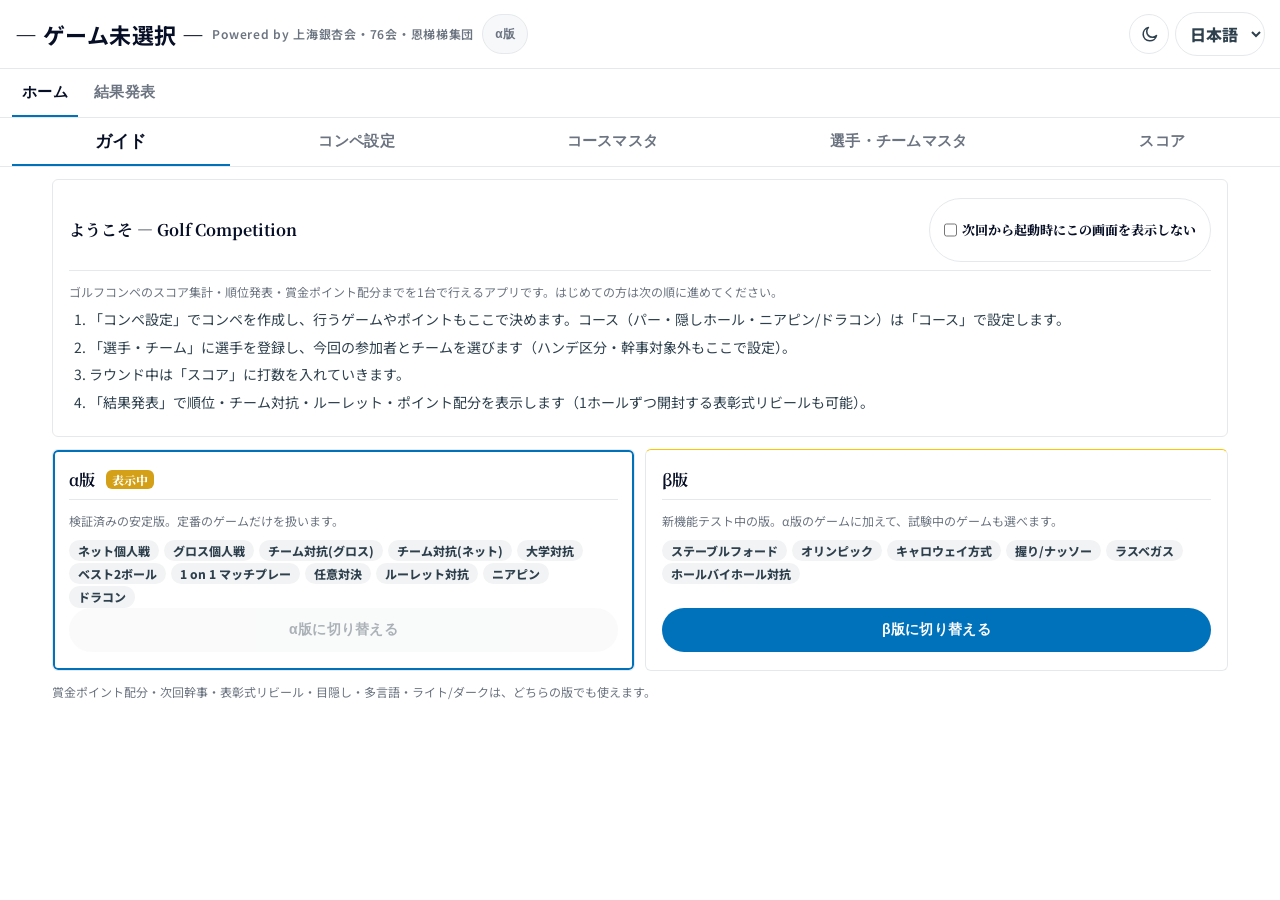
==== index.html @ 58035398 "feat(161): 隠しホール開示演出 PR1（暫定HDCP/ネットの純関数2つ＋βタブの最小UI） docs/handoff/2026-09-12-hidden-hole-reveal.md §1" ====
<!DOCTYPE html>
<html lang="ja">
<head>
<meta charset="UTF-8">
<meta name="viewport" content="width=device-width, initial-scale=1, maximum-scale=1, user-scalable=no">
<meta name="apple-mobile-web-app-capable" content="yes">
<title>Golf Competition</title>
<link rel="preconnect" href="https://fonts.googleapis.com">
<link rel="preconnect" href="https://fonts.gstatic.com" crossorigin>
<link href="https://fonts.googleapis.com/css2?family=Noto+Sans+JP:wght@400;600;700;800&family=Noto+Sans+SC:wght@400;600;700;800&family=Noto+Serif+JP:wght@600;700&display=swap" rel="stylesheet">
<link rel="stylesheet" href="styles.css?v=211">
</head>
<body>
<header>
  <div class="hdr-row">
    <div class="hdr-title">
      <div class="gamename" id="hdrGame">— ゲーム未選択 —</div>
    </div>
    <h1>Powered by 上海銀杏会・76会・恩梯梯集団</h1>
    <button id="chBadge" class="chbadge" onclick="toggleChannel()" data-i18n-title="ch.switch">α版</button>
    <div class="row" style="gap:6px;flex-wrap:nowrap;margin-left:auto">
      <!-- テーマ切替（#166②）: 2値なのでアイコン1個のトグル。中身の SVG は syncThemeBtn()（js/nav.js）が差し替える -->
      <button id="themeSel" class="hdricon" onclick="toggleTheme()" data-i18n-title="theme.label" aria-pressed="false" title="テーマ" aria-label="テーマ"><svg class="ei" viewBox="0 0 24 24"><path d="M20.8 13.4A8.5 8.5 0 1110.6 3.2a6.6 6.6 0 0010.2 10.2z"/></svg></button>
      <select id="langSel" onchange="setLang(this.value)" aria-label="Language" class="hdrsel">
        <option value="ja">日本語</option>
        <option value="zh">中文</option>
        <option value="en">EN</option>
      </select>
    </div>
  </div>
</header>
<div class="navwrap">
  <nav id="mainNav" class="mainnav">
    <button data-tab="home" onclick="goHome()" data-i18n="nav.home">ホーム</button>
    <button data-tab="result" onclick="go('result')" data-i18n="nav.result">結果発表</button>
  </nav>
  <nav id="homeSub" class="subnav">
    <button data-tab="home"    onclick="go('home')"    data-i18n="nav.top">ガイド</button>
    <button data-tab="basic"   onclick="go('basic')"   data-i18n="nav.basic">コンペ設定</button>
    <button data-tab="course"  onclick="go('course')"  data-i18n="nav.course">コースマスタ</button>
    <button data-tab="players" onclick="go('players')" data-i18n="nav.players">選手・チームマスタ</button>
    <button data-tab="score"   onclick="go('score')"   data-i18n="nav.score">スコア</button>
  </nav>
</div>
<main>
  <div id="view-home"></div>
  <div id="view-basic" style="display:none"></div>
  <div id="view-course" style="display:none"></div>
  <div id="view-players" style="display:none"></div>
  <div id="view-score" style="display:none"></div>
  <div id="view-result" style="display:none"></div>
</main>

<div class="toast" id="toast"></div>

<script src="js/state.js?v=211"></script>
<script src="js/i18n.js?v=211"></script>
<script src="js/nav.js?v=211"></script>
<script src="js/home.js?v=211"></script>
<script src="js/basic.js?v=211"></script>
<script src="js/players.js?v=211"></script>
<script src="js/game.js?v=211"></script>
<script src="js/course.js?v=211"></script>
<script src="js/score.js?v=211"></script>
<script src="js/testdata.js?v=211"></script>
<script src="js/calc.js?v=211"></script>
<script src="js/results.js?v=211"></script>
<script src="js/results-team.js?v=211"></script>
<script src="js/results-m1.js?v=211"></script>
<script src="js/roulette.js?v=211"></script>
<script src="js/sheet-model.js?v=211"></script>
<script src="js/share.js?v=211"></script>
<script src="js/backup.js?v=211"></script>
<script src="js/init.js?v=211"></script>
</body>
</html>
---- styles.css ----
*{box-sizing:border-box;margin:0;padding:0;-webkit-tap-highlight-color:transparent}
  /* ============ デザイントークン（§11.10 / §11.8）：色/角丸/太さ/サイズはここで一元管理 ============
     :root＝ライト（既定）。html[data-theme="dark"] は色トークンの"値だけ"を上書き＝
     余白/罫線/レイアウトは完全に同一のまま全画面が反転する（§11.8）。
     黒/濃紺（--strong）は「文字・罫線」専用。面（背景）には --bg/--card/--surface-* だけを使う。 */
  :root{
    color-scheme:light;
    /* サーフェス（面） */
    --bg:#ffffff; --card:#ffffff; --surface-1:#f6f8fa; --surface-2:#f2f3f4; --line:#e6e9ec;
    /* インク（文字・罫線）。--strong=見出し/ハイラインの最濃色（旧 --dark） */
    --strong:#070f26; --ink:#2e404d; --sub:#6b7480;
    --on-fill:#ffffff;   /* 彩度の高い塗り（pri/red/win/tie）の上に乗せる文字色 */
    /* プライマリ(青) */
    --pri:#0072bc; --prid:#005b96; --info-bg:#eaf3fa; --info-line:#d3e6f4; --hl-bg:#eef4fb;
    /* アクセント(黄) */
    --acc:#ffc400; --acc-ink:#8a6100; --acc-bg:#fff7e6; --acc-bg-strong:#f2d98a;
    /* 機能色: 勝ち=緑 / 引分=橙 / 危険=赤（意味は固定・値はここだけで定義） */
    --win:#0e9e57; --win-ink:#186a3b; --win-bg:#d5f5e3; --win-bg-strong:#8fe0ad;
    --tie:#d4a017; --tie-ink:#5a3d00; --tie-bg:#fdeec4;
    --red:#e42600; --danger-bg:#fdecea; --danger-line:#f0c0ba;
    --e2-bg:#efe7f5; --e2-ink:#7d3c98;   /* エブリE2バッジ（紫） */
    /* チーム識別色（塗りの上の文字は --bg。文字/枠にもそのまま使う） */
    --tm-red:#c0392b; --tm-blue:#2471a3; --tm-green:#186a3b; --tm-yellow:#b9770e; --tm-gray:#5d6d7e;
    /* 新5色（10色化・2026-08-30-team-colors.md §13） */
    --tm-purple:#7d3c98; --tm-orange:#d35400; --tm-teal:#0e7c86; --tm-pink:#c2377f; --tm-lime:#66801a;
    /* チームカラー淡色（ルーレット勝ちカード塗り・JS inline から参照。2026-08-20-roulette-standings.md §9.1） */
    --tm-red-bg:#fbe3df; --tm-blue-bg:#dcecf7; --tm-green-bg:#daf0e2; --tm-yellow-bg:#f9ecd2; --tm-gray-bg:#e7ecf1;
    --tm-purple-bg:#f0e2f7; --tm-orange-bg:#fbe7d9; --tm-teal-bg:#d9f0f2; --tm-pink-bg:#f9e0ed; --tm-lime-bg:#ecf3d2;
    /* 角丸3段 / 太さ3段 / サイズ */
    --r-sm:6px; --r-md:10px; --r-pill:99px;
    --w-reg:400; --w-med:600; --w-bold:800;
    --f-hero:21px; --f-val:20px; --f-name:16px; --f-title:15px; --f-body:13px; --f-small:11px;
    --f-rl-hole:48px; --f-rl-name:30px; --f-rl-score:44px;   /* 投影用大型（§11.14。ルーレット・1 on 1 で共用） */
    --h-tabrow:44px;   /* タブ段の高さ（1段目/2段目/結果発表サブタブ共通・2026-08-20-home-subtabs.md §5.2。≥1024px で48px） */
    --hdr-h:50px;      /* ヘッダ実高のフォールバック。実測値は nav.js の syncHdrH() が上書き（#76） */
  }
  /* ダーク（§11.8）: 色トークンの値のみ上書き。構造・余白・角丸・サイズは :root と共通 */
  html[data-theme="dark"]{
    color-scheme:dark;
    --bg:#0f1622; --card:#16202f; --surface-1:#131c2b; --surface-2:#1c2739; --line:#26324a;
    --strong:#ffffff; --ink:#dfe6f0; --sub:#94a2b8;
    --on-fill:#0b1220;
    --pri:#4ea3e8; --prid:#8fcbf5; --info-bg:#16304a; --info-line:#274a6b; --hl-bg:#1b3a57;
    --acc:#ffcf3a; --acc-ink:#ffd970; --acc-bg:#3a2f10; --acc-bg-strong:#5a4715;
    --win:#2fbd77; --win-ink:#7ee0ab; --win-bg:#123a28; --win-bg-strong:#1d5c3d;
    --tie:#e0a92e; --tie-ink:#ffd89a; --tie-bg:#3d2f10;
    --red:#ff6a4d; --danger-bg:#3d1a16; --danger-line:#6b2f27;
    --e2-bg:#2e2440; --e2-ink:#d3b8ee;
    --tm-red:#ff8b7a; --tm-blue:#62b0e8; --tm-green:#4fcf8c; --tm-yellow:#e0b04a; --tm-gray:#9fb0c4;
    --tm-purple:#c084e8; --tm-orange:#f0954a; --tm-teal:#4cc7d4; --tm-pink:#ee7ec2; --tm-lime:#b5cf4f;   /* 新5色（team-colors §13） */
    --tm-red-bg:#45231d; --tm-blue-bg:#16344a; --tm-green-bg:#173f2b; --tm-yellow-bg:#423512; --tm-gray-bg:#242f40;
    --tm-purple-bg:#33204a; --tm-orange-bg:#452a10; --tm-teal-bg:#123c42; --tm-pink-bg:#4a1e3c; --tm-lime-bg:#303f12;
  }
  html,body{margin:0}
  body{font-family:"Noto Sans JP","Noto Sans",-apple-system,"Hiragino Kaku Gothic ProN",Meiryo,sans-serif;
    background:var(--bg);color:var(--ink);font-size:var(--f-body);line-height:1.45;padding-bottom:24px}
  html[lang="zh-CN"] body{font-family:"Noto Sans SC","Noto Sans",system-ui,sans-serif}   /* 簡体字の字形最適化（i18n §3.5） */
  /* header（§11.8・§11.12 K・#63）: 面は --card（白）＋下罫線。濃色ベタ塗りは廃止。コンペ情報（#hdrGame）が主・Powered by 表記（h1）はバッジ左に控えめ */
  header{background:var(--card);color:var(--strong);padding:12px 15px;position:sticky;top:0;z-index:20;border-bottom:1px solid var(--line)}
  .hdr-row{display:flex;align-items:center;justify-content:space-between;gap:8px}
  .hdr-title{min-width:0;flex:0 1 auto;overflow:hidden}
  header .gamename{font-size:var(--f-val);font-weight:700;color:var(--strong);
    letter-spacing:.02em;line-height:1.2;margin-top:0;white-space:nowrap;overflow:hidden;text-overflow:ellipsis}
  header h1{flex:0 0 auto;font-size:var(--f-small);font-weight:var(--w-med);color:var(--sub);letter-spacing:.06em;line-height:1.2;white-space:nowrap}
  /* 現在版バッジ（§11.12 C/L）: ヘッダのタイトル右隣・クリックでα/β切替 */
  .chbadge{flex:0 0 auto;border:1px solid var(--line);border-radius:var(--r-pill);background:var(--surface-1);color:var(--sub);
    padding:5px 12px;font-size:var(--f-small);font-weight:var(--w-bold);white-space:nowrap;cursor:pointer}
  .chbadge.beta{background:var(--acc-bg);border-color:var(--acc-bg-strong);color:var(--acc-ink)}
  /* 主ナビ: ホーム/結果発表の2タブ＋ホーム配下の全幅サブタブ（2026-08-20-home-subtabs.md）。
     ヘッダ(top:0)＋タブ2段(.navwrap top:ヘッダ実高)の3層 sticky。ヘッダ実高は nav.js が --hdr-h に反映（#76）。
     タブ段の高さは --h-tabrow で1段目/2段目/結果発表側とも共通（各段=--h-tabrow＋下罫線1px で厳密一致） */
  .navwrap{position:sticky;top:var(--hdr-h,50px);z-index:18}
  .mainnav{display:flex;gap:6px;align-items:center;background:var(--card);border-bottom:1px solid var(--line);padding:0 12px}
  .mainnav button{border:0;border-bottom:2px solid transparent;background:transparent;color:var(--sub);
    padding:0 10px;height:var(--h-tabrow);font-size:var(--f-body);font-weight:var(--w-bold);cursor:pointer;letter-spacing:.02em}
  .mainnav button.on{color:var(--strong);border-bottom-color:var(--pri)}
  .subnav{display:flex;gap:6px;align-items:center;background:var(--card);border-bottom:1px solid var(--line);padding:0 12px;
    overflow-x:auto;scrollbar-width:none}
  .subnav::-webkit-scrollbar{display:none}
  .subnav button{flex:1 0 auto;border:0;border-bottom:2px solid transparent;background:transparent;color:var(--sub);
    padding:0 2px;height:var(--h-tabrow);font-size:var(--f-body);font-weight:var(--w-bold);cursor:pointer;letter-spacing:.02em;white-space:nowrap}
  /* 選択中サブタブは「画面の名前」として読ませる（2026-09-12-settings-consolidation.md §4.2）。
     .subnav button は min-height ではなく固定 height(--h-tabrow) なので段高は font-size に非依存＝45/49px のまま。
     値は結果発表の第2階層タブ #view-result .subtab4 button.on と同値（15px / ≥1024px で 17px）。 */
  .subnav button.on{color:var(--strong);border-bottom-color:var(--pri);font-size:15px}
  @media(max-width:374px){ .subnav{gap:4px} .subnav button{font-size:12px} }
  /* トップ（ホーム）画面（§11.12 B） */
  /* ホームのα/β 2カラム（全幅で50:50・560px以下で縦積み。game-split §2 の CSS を無改変で採用） */
  .chwrap{display:grid;grid-template-columns:1fr 1fr;gap:10px;margin-bottom:12px}
  .chwrap>.card{margin-bottom:0;display:flex;flex-direction:column}
  .chwrap>.card>div:last-child{margin-top:auto}
  @media(max-width:560px){ .chwrap{grid-template-columns:1fr} }
  .hometop .homesteps{margin:8px 0 0 20px;padding:0}
  .hometop .homesteps li{margin:5px 0;font-size:var(--f-body);line-height:1.6}
  .chcard{border-top:3px solid var(--pri)}
  .chcard.beta{border-top-color:var(--acc)}
  .chcard.on{box-shadow:0 0 0 2px var(--pri) inset}
  .chcard.beta.on{box-shadow:0 0 0 2px var(--acc) inset}
  .chcard .pill{margin:2px 2px 0 0}
  /* 「次回から表示しない」は「ようこそ」カードの見出し右端（2026-09-06 指示）。.card h2 が flex なので auto で右寄せ */
  .seentop{margin-left:auto;font-weight:var(--w-med)}
  @media(max-width:560px){
    header .gamename{font-size:17px}   /* 狭幅はコンペ情報をやや縮小＝1行＋ellipsis（§11.12 K） */
    header h1{display:none}            /* 狭幅は Powered by 表記を非表示＝コンペ情報の可読を優先（#63） */
    .hdrsel{padding:8px 6px} }
  @media(min-width:1024px){ :root{--h-tabrow:48px} .mainnav button{font-size:15px} .subnav button{font-size:15px}
    .subnav button.on{font-size:17px} .chbadge{min-height:40px} }
  main{padding:12px;max-width:960px;margin:0 auto}
  /* cards（小角丸・フラット §11.4／見出しはSerif＋ハイライン区切り・余白拡張 §11.8） */
  .card{background:var(--card);border:1px solid var(--line);border-radius:var(--r-sm);padding:18px 16px;margin-bottom:12px}
  .card.tight{padding:11px}
  .card h2{margin:0 0 12px;font-family:"Noto Serif JP","Noto Serif",serif;font-size:var(--f-title);font-weight:700;color:var(--strong);
    display:flex;align-items:center;gap:7px;flex-wrap:wrap;padding-bottom:8px;border-bottom:1px solid var(--line)}
  .card.tight h2{font-size:var(--f-body);margin-bottom:10px}
  .card h3{margin:14px 0 6px;font-size:var(--f-small);font-weight:var(--w-bold);color:var(--sub);letter-spacing:.06em}
  label.fl{display:block;font-size:var(--f-small);color:var(--sub);margin:8px 0 3px;font-weight:var(--w-bold)}
  input,select,textarea{font-family:inherit;font-size:var(--f-title);border:1px solid var(--line);border-radius:var(--r-sm);
    padding:8px 10px;width:100%;background:var(--card);color:var(--ink)}
  input[type=checkbox]{width:auto}
  /* ラジオは input,select,textarea の width:100% を打ち消す（チェックボックスと同じ扱い）。
     flex コンテナ（label{display:flex}）の中で縮まないよう flex:0 0 auto も付ける。#185 PR2 で
     アプリ初のラジオが入り、幅100%に伸びてラベルが右端へ飛ぶ崩れが 375px で出たため（既存の
     チェックボックス行は挙動を変えないよう別セレクタのまま） */
  input[type=radio]{width:auto;flex:0 0 auto}
  /* buttons（ピル形・プライマリ青 §11.4） */
  button.btn{background:var(--pri);color:var(--on-fill);border:0;border-radius:var(--r-pill);padding:9px 16px;font-size:var(--f-body);font-weight:var(--w-bold);cursor:pointer;letter-spacing:.02em}
  button.btn:active{transform:translateY(1px)}
  button.btn.sec{background:var(--card);color:var(--prid);border:1.5px solid var(--pri)}
  button.btn.gray{background:var(--surface-2);color:var(--ink)}
  button.btn.danger{background:var(--red);color:var(--on-fill)}
  button.btn.gold{background:var(--strong);color:var(--bg)}
  button.btn.sm{padding:6px 12px;font-size:var(--f-small)}
  button.btn.wide{width:100%;padding:12px}
  button.btn:disabled{opacity:.4;cursor:default}
  .row{display:flex;gap:8px;flex-wrap:wrap;align-items:center}
  .row.between{justify-content:space-between}
  /* 2カラムの入力行（大会情報カードの「日付／コース」・Issue #166①）。
     原因: 汎用の .row(flex-wrap:wrap) ＋ .fx1(flex:1 → flex-basis:0) は列の希望幅を 0 と宣言しており、
     実際の下限は min-width:auto ＝ <input type="date"> の固有幅（Chromium141 実測 156px @Noto Sans JP・
     148px @fallback）だけで決まる。結果として約 380px 未満では日付列が固有幅 156px に張り付き、
     コース列だけが一方的に潰れる（実測 375px→153px / 360px→138px / 320px→98px）。
     固有幅を min-content として尊重しないエンジンでは
     同じ配分で日付コントロールの中身が枠外へあふれ、隣の「コース」欄に重なる（#166① の報告）。
     対策: ①列の希望幅を flex-basis で明示（0 をやめる）＋ min-width:0 で UA 固有幅への依存を断つ
           → 2列に必要な 170px×2＋gap8 が取れない幅（≒406px 未満）では 1カラムへ折り返し、
             取れる幅では常に厳密な 50:50（非対称な潰れが起きない）。
           ②日付欄の必要幅を CSS の min-width で明示（10.5em＝15px 時 157.5px ≧ 実測固有幅 156px）
           → UA の固有幅を min-content として尊重しないエンジンでも欄からあふれない。 */
  .row.cols2>.fx1{flex:1 1 170px;min-width:0}
  .row.cols2 input[type=date]{min-width:10.5em}
  /* 頻出inline styleのクラス化（§11.10④）: 余白/伸縮/整列ユーティリティ */
  .mt6{margin-top:6px}.mt8{margin-top:8px}.mt10{margin-top:10px}
  .fx1{flex:1}
  .tal{text-align:left}
  .hdrsel{background:var(--card);color:var(--ink);border:1px solid var(--line);border-radius:var(--r-pill);padding:8px 10px;font-weight:var(--w-bold);width:auto;min-height:40px}
  /* ヘッダのアイコンボタン（#166② テーマ切替）: .hdrsel と同じ面・枠・丸み・実高40px＝ヘッダ高を変えない。
     アイコンだけなので機能名は data-i18n-title（title/aria-label）で補う。キーボード focus も可視化する。 */
  .hdricon{display:inline-flex;align-items:center;justify-content:center;background:var(--card);color:var(--ink);
    border:1px solid var(--line);border-radius:var(--r-pill);width:40px;min-height:40px;padding:0;cursor:pointer;flex:0 0 auto}
  .hdricon .ei{width:19px;height:19px}
  .hdricon:focus-visible{outline:2px solid var(--pri);outline-offset:2px}
  .muted{color:var(--sub);font-size:var(--f-small)}
  .tag{font-size:var(--f-small);padding:1px 6px;border-radius:var(--r-sm);background:var(--surface-2);color:var(--sub);margin-left:4px;font-weight:var(--w-bold)}
  /* .tag の派生（2026-08-31 修正）: 以前は .tag より前に定義されており、同一詳細度の後勝ちで
     背景がグレーに上書きされて機能色が死んでいた（引分=橙・β=アクセント）。.tag の直後へ移動して復旧 */
  .tagtie{background:var(--tie);color:var(--on-fill)}
  .tagbeta{background:var(--acc-bg);color:var(--acc-ink)}
  .pill{display:inline-block;background:var(--surface-2);color:var(--ink);border-radius:var(--r-pill);padding:2px 9px;font-size:var(--f-small);font-weight:var(--w-bold)}
  .pill.f{background:var(--danger-bg);color:var(--red)}
  .pill.e1{background:var(--info-bg);color:var(--pri)}
  .pill.e2{background:var(--e2-bg);color:var(--e2-ink)}
  .empty{text-align:center;color:var(--sub);padding:30px 10px;font-size:var(--f-body)}
  hr{border:0;border-top:1px solid var(--line);margin:12px 0}
  /* generic tables */
  table{border-collapse:collapse;width:100%;font-size:var(--f-body)}
  th,td{border:1px solid var(--line);padding:5px 6px;text-align:center}
  th{background:var(--surface-2);color:var(--sub);font-weight:var(--w-bold);font-size:var(--f-small);letter-spacing:.03em}
  .scroll{overflow-x:auto;-webkit-overflow-scrolling:touch}
  /* leaderboard tables（3表共通の基礎デザイン＝白地ヘッダ＋下ハイライン＋ゼブラ §11.8） */
  .lb th,.lb td{white-space:nowrap;vertical-align:middle}
  .lb th{background:var(--card);color:var(--strong);font-weight:var(--w-bold);font-size:var(--f-small);letter-spacing:.02em;border-bottom:2px solid var(--strong)}
  .lb tr:nth-child(2n+1) td{background:var(--surface-1)}
  .lb .rank td{font-weight:var(--w-med)}
  /* 順位＝プレーンな太字数字（§11.7・丸バッジ全廃）。1位のみ青字で最小限の強調 */
  .rankno{font-weight:var(--w-bold);font-variant-numeric:tabular-nums;color:var(--ink);font-size:var(--f-body);line-height:1}
  .rankno.r1{color:var(--pri)}
  .lb.big .rankno{font-size:var(--f-name)}
  .rank1 td{}
  .hlrow td{background:var(--hl-bg) !important}
  .kanjibadge{display:inline-block;background:var(--pri);color:var(--on-fill);border-radius:var(--r-sm);font-size:var(--f-small);padding:1px 6px;margin-left:6px;font-weight:var(--w-bold);letter-spacing:.02em}
  .mask{color:var(--sub);opacity:.55;letter-spacing:1px}
  /* score input grid (入力タブ) */
  /* §11.12 D: ホール表は table-layout:fixed で画面幅にフィット＝横スクロールなし。
     狭幅(<1024px)は OUT(1-9)/IN(10-18) の2段に折り返し、iPad Pro 13"縦(1024pt)以上は18列1段のまま。 */
  .scoregrid{table-layout:fixed;width:100%}
  .scoregrid td input{width:100%;padding:5px 2px;text-align:center;border-radius:var(--r-sm);font-size:var(--f-body)}
  /* スピナーを消して数字の表示幅を確保（狭幅で桁が見切れないように・§11.12 D） */
  .scoregrid td input[type=number]{-moz-appearance:textfield;appearance:textfield}
  .scoregrid td input[type=number]::-webkit-outer-spin-button,
  .scoregrid td input[type=number]::-webkit-inner-spin-button{-webkit-appearance:none;margin:0}
  .scoregrid th,.scoregrid td{padding:3px 2px;min-width:0;overflow:hidden}
  .scoregrid td.name{background:var(--card);text-align:left;width:14%;font-weight:var(--w-bold);
    white-space:nowrap;overflow:hidden;text-overflow:ellipsis}
  .scoregrid th.name{background:var(--surface-2);text-align:left;width:14%;white-space:nowrap}
  .scoregrid .sum{background:var(--surface-2);font-weight:var(--w-bold);width:7%}
  .scoregrid .parlbl{font-size:var(--f-small);color:var(--sub)}
  @media(max-width:1023px){
    .scoregrid td.name,.scoregrid th.name{width:17%;font-size:var(--f-small)}
    .scoregrid .sum{width:8%}
    .scoregrid td input[type=number]{min-height:40px;padding:6px 0;font-size:14px}   /* 列が半分になるぶん高さで押しやすさを確保 */
    .scoregrid td input[type=checkbox]{width:20px;height:20px;min-height:28px}
    .card .scroll+.scroll{margin-top:10px}   /* OUT表とIN表の間隔 */
  }
  .hidden-h{background:var(--acc-bg) !important}
  /* game setup */
  .seg{display:flex;border:1px solid var(--pri);border-radius:var(--r-sm);overflow:hidden;margin:4px 0}
  .seg button{flex:1;border:0;background:var(--card);color:var(--prid);padding:7px;font-size:var(--f-body);font-weight:var(--w-bold);cursor:pointer}
  .seg button.on{background:var(--pri);color:var(--on-fill)}
  .fmtgrid{display:grid;grid-template-columns:1fr 1fr;gap:6px}
  .fmtgrid label{display:flex;align-items:center;gap:6px;font-size:var(--f-body);background:var(--surface-2);padding:8px;border-radius:var(--r-sm);cursor:pointer}
  .ptsedit input{width:78px;text-align:center;display:inline-block;padding:5px}
  .ptsrow{display:flex;align-items:center;justify-content:space-between;gap:8px;margin:5px 0}
  .ptsrow span{font-size:var(--f-body)}
  details{border:1px solid var(--line);border-radius:var(--r-sm);margin-bottom:10px;background:var(--card)}
  details>summary{padding:11px 12px;font-weight:var(--w-bold);cursor:pointer;color:var(--ink);font-size:var(--f-body);list-style:none}
  details>summary::-webkit-details-marker{display:none}
  details>summary::before{content:"› ";color:var(--pri);font-weight:var(--w-bold)}
  details[open]>summary::before{content:"⌄ ";}
  details .in{padding:0 12px 12px;font-size:var(--f-body)}
  /* 設定セクション（2026-09-12-settings-consolidation.md §3.2）: 折りたたみカードの summary を
     カード見出し（.card h2）と同格の見た目にする。枠・余白・マーカーは既存 details 規則を流用＝新規は本行のみ。
     子セレクタなので入れ子の素の <details>（幹事メニュー内の「データ点検」）には効かない＝階層が見た目で分かれる */
  details.gsec>summary{font-family:"Noto Serif JP","Noto Serif",serif;font-size:var(--f-title);color:var(--strong)}
  /* 結果表画像のプレビュー（2026-09-23-result-image-export.md §7.2・§8）: 生成した PNG を details 内に常設表示。
     長押し（右クリック）で保存できる最後の手段を兼ねるので幅いっぱい。新規トークンは足さない（既存の参照のみ） */
  .sheet-prev{display:block;width:100%;height:auto;border:1px solid var(--line);border-radius:var(--r-md);background:var(--card)}
  .rule{background:var(--surface-2);border:1px solid var(--line);border-left:3px solid var(--acc);border-radius:var(--r-sm);padding:8px 10px;font-size:var(--f-small);color:var(--ink);margin:6px 0}
  .prizewin{background:var(--card);border:1px solid var(--line);border-top:3px solid var(--acc)}
  .payoutcard{background:var(--card);border:1px solid var(--line);border-top:3px solid var(--acc)}
  /* 賞金ポイント配分: 選手名の左の「チーム」列（チームカラー・2026-08-30 指示③。#87 指示⑦の下段小ラベル .pt-team は廃止）。
     inline-block＋max-width＝auto レイアウト表でも 375px の5列（順/チーム/選手/pt/配分額）で ellipsis が効く */
  .pt-tm{display:inline-block;max-width:min(24vw,140px);overflow:hidden;text-overflow:ellipsis;white-space:nowrap;vertical-align:bottom;font-weight:var(--w-bold)}
  .kanjicard{background:var(--card);border:1px solid var(--line);border-top:3px solid var(--pri)}
  .big{font-size:var(--f-hero);font-weight:var(--w-bold)}
  .toast{position:fixed;bottom:20px;left:50%;transform:translateX(-50%);background:var(--strong);color:var(--bg);
    padding:10px 18px;border-radius:var(--r-pill);font-size:var(--f-body);z-index:50;opacity:0;transition:.3s;pointer-events:none}
  .toast.show{opacity:.96}
  /* result sub-nav（§11.8: ベタ塗りピル → 下線アクティブ。地は --card）。
     行高は #homeSub と同じく --h-tabrow＋下罫線1px で厳密一致（2段目タブの高さ統一）。
     #87 指示⑧: sticky の上パディング8px を撤去＋上マージン -12px（main の上パディング12px を相殺）＝
     subtab4 が #homeSub と同位置・同高で 1段目直下に密着（stuck/unstuck とも） */
  .result-sticky{position:sticky;top:calc(var(--hdr-h,50px) + var(--h-tabrow) + 1px);z-index:15;background:var(--bg);padding:0 0 8px;margin:-12px 0 10px;box-shadow:0 8px 8px -8px rgba(0,0,0,.15)}
  .subtab4{display:flex;gap:6px;align-items:center;border-bottom:1px solid var(--line)}
  .subtab4 button{flex:1;border:0;border-bottom:2px solid transparent;background:var(--card);color:var(--sub);padding:0 2px;min-height:var(--h-tabrow);border-radius:0;font-size:var(--f-body);font-weight:var(--w-bold);cursor:pointer;letter-spacing:.02em}
  /* 選択中タブが見出しを兼ねる（heading-unify §8.2）。<820px は 13px→15px。
     行高は min-height:var(--h-tabrow)（44/48px）が支配するので font-size を上げても段差は出ない（§8.3） */
  .subtab4 button.on{color:var(--strong);border-bottom-color:var(--pri);font-size:15px}
  /* 結果発表 下段ゲームタブ（横スクロールチップ・2026-08-20 results-regroup §8.2。段高=--h-tabrow で上段と一致。
     overflow-x はこの子要素にだけ付ける＝.result-sticky/main に付けると sticky が無効化される（§8.1） */
  .subtab-games{display:flex;gap:6px;overflow-x:auto;padding:6px 2px 2px;scrollbar-width:none}
  .subtab-games::-webkit-scrollbar{display:none}
  .subtab-games button{flex:0 0 auto;white-space:nowrap;min-height:var(--h-tabrow);
    display:inline-flex;align-items:center;border:1px solid var(--line);background:var(--card);
    color:var(--sub);border-radius:var(--r-pill);padding:0 12px;font-size:var(--f-small);
    font-weight:var(--w-bold);cursor:pointer;letter-spacing:.02em}
  /* 選択中タブが見出しを兼ねる（heading-unify §8.2）。<768px は 11px→15px＝旧 .card h2 と同値。
     行内は横スクロール（.subtab-games{overflow-x:auto}）なのでページ全体の横スクロールは発生しない（§8.4） */
  .subtab-games button.on{background:var(--pri);color:var(--on-fill);border-color:var(--pri);font-size:15px}
  /* 1 on 1 タブ: サマリ＋操作バーカードを .result-sticky に同居（§8.3 D15）。カード下マージンで sticky 底に隙間が出ないよう詰める */
  .result-sticky .card{margin-bottom:0}
  .result-sticky .card+.card{margin-top:6px}
  /* ニアドラ ヒーロー表示（個人戦＞ニアドラ。§5.1.1・投影トークン共用）
     列数: 〜767px=2列固定 / ≥768px=--nd-cols（JS が枚数から均等割りで決める・#204。既定4はこの定義）。
     --nd-cols はデザイントークンではなくレイアウト変数（:root ではなくこの部品に置く。実値はインライン style で上書き） */
  .npdc-hero{--nd-cols:4;display:grid;grid-template-columns:repeat(2,1fr);gap:10px}
  .npdc-cell{border:2px solid var(--line);border-radius:var(--r-sm);background:var(--card);
    padding:10px 12px;text-align:center;cursor:pointer;container-type:inline-size}
  .npdc-cell.np{border-color:var(--info-line)}
  .npdc-cell.dc{border-color:var(--danger-line)}
  .npdc-top{display:flex;justify-content:center;align-items:baseline;gap:8px;flex-wrap:wrap;row-gap:2px}
  .npdc-hole{font-size:var(--f-rl-hole);font-weight:var(--w-bold);line-height:1;color:var(--ink)}
  .npdc-hole small{font-size:.35em;font-weight:var(--w-bold)}
  /* 区分ラベルは投影で区分が読める大きさ（セル幅に収まる範囲で拡大。cqw 非対応環境は --f-rl-name にフォールバック）。
     位置は番号の下の行（.npdc-top の2行目）。
     ★2026-09-19 #204: 上限を2つ追加し、行の位置を固定した。
     ① 92cqw/--kch … --kch＝ラベルの見た目の幅（em・JS が渡す）なので「ラベル1本がセル幅の92%に収まる」
        font-size が上限になる＝言語で分岐せずに en（Nearest the Pin）の2行折返しが消える。
     ② .75×--f-rl-name … §11.14「主役は勝者名」の序列（勝者名 > ホール番号 > 区分）をどの幅でも保つための上限。
        勝者名が狭い列で縮む（下の 90cqw/--nch）ぶん、区分だけが相対的に目立つのを防ぐ。
     ③ flex:1 0 100% … 区分は必ず番号の下の行（.npdc-top の2行目）。従来は「入れば同じ行／入らなければ折返し」で
        幅とラベル長しだいに行数が変わり、②で小さくした結果 @media 境界（h=1340/1360）でも行数が変わって
        セル高が 41.6px 跳んだ。構造を全幅・全高さで固定すれば跳ねない（#194 の"境界で跳ばない"を保つ） */
  .npdc-kind{--kch:4;font-size:var(--f-rl-name);
    font-size:min(var(--f-rl-hole),23cqw,calc(92cqw / var(--kch,4)),calc(.75 * var(--f-rl-name)));
    flex:1 0 100%;font-weight:var(--w-bold);letter-spacing:.02em;line-height:1.1;min-width:0;overflow-wrap:break-word}
  .np .npdc-kind{color:var(--prid)}  .dc .npdc-kind{color:var(--red)}
  /* 勝者名＝主役（§11.14）。★2026-09-19 #204: 上限に 90cqw/--nch を追加（--nch＝名前の見た目の幅・em を JS が渡す）。
     「名前1つがセル幅の90%に1行で収まる」サイズを超えない＝5文字以上の名前が2行に割れない。
     語中で切る overflow-wrap:anywhere も撤去（1行に収まる前提なので不要。長い欧文名は語間で折返す） */
  .npdc-name{--nch:4;font-size:var(--f-rl-name);font-size:min(var(--f-rl-name),calc(90cqw / var(--nch,4)));
    font-weight:var(--w-bold);line-height:1.15;margin-top:4px;overflow-wrap:normal;min-height:1.15em}
  /* 開封済みの「該当なし」（—）。#156 以降はこの行／セルもタップで開閉できる＝カーソルはセル・行側の pointer のまま */
  .npdc-name.empty{color:var(--sub);font-size:var(--f-title);font-weight:var(--w-med)}
  /* 勝者の所属チーム併記（チーム戦ニアドラタブのみ・#87 指示⑤）: 勝者名の下の小ラベル・チームカラー */
  .npdc-team{font-size:13px;font-weight:var(--w-bold);line-height:1.2;margin-top:2px;overflow-wrap:anywhere}
  /* ニアドラ2セット・ヒーロー（2026-09-12-niadora-2sets.md §8.2）: 1ホール=1セルのままセル内を2行に。
     セットの区別は文字（OUT/IN）＋行間の罫線のみ＝色に依存しない（勝者名は --f-rl-name のまま） */
  /* ★2026-09-12 セット別開封（2026-09-12-niadora-reveal-per-set.md §8.3）: 片側だけ開封中は OUT/IN のラベルが
     「どちらの旗が未開封か」の意味を担うため、投影で読める大きさへ（13px 固定 → --f-title=15px/16px@1024 とスケール） */
  .npdc-set{font-size:var(--f-title);font-weight:var(--w-bold);letter-spacing:.08em;color:var(--sub);line-height:1.2}
  .npdc-row+.npdc-row{margin-top:6px;padding-top:6px;border-top:1px solid var(--line)}
  /* 2セット時はセル全体ではなく行が唯一のタップ対象（§5.2）。押せない領域に pointer カーソルを出さない。
     行の実高は 375px で 56px 以上（.npdc-set 18px ＋ .npdc-name 38.5px）＝44px 目安を満たす（§5.3）。
     ★2026-09-12 #156: 該当なし（—）の行もタップ対象になった。— は .npdc-name.empty＝--f-title の小さい字で
     行実高が 39.25px まで縮む ⇒ min-height:44px でタップ領域の下限を担保（勝者名・？？？ の行は 56px 超で no-op） */
  .npdc-cell.split{cursor:default}
  .npdc-row{cursor:pointer;min-height:44px}
  /* ニアドラ2セット・登録UI（2026-09-12-niadora-2sets.md §9.2）: 375px で2セレクトを縦積み（横スクロールなし） */
  .pz2{display:flex;flex-direction:column;gap:4px;flex:1;min-width:0}
  .pz2-row{display:flex;align-items:center;gap:8px}
  .pz2-row select{flex:1;min-width:0}
  .pz-set{flex:0 0 34px;font-size:13px;font-weight:var(--w-bold);letter-spacing:.06em;color:var(--sub)}
  @media(min-width:768px){
    .npdc-hero{grid-template-columns:repeat(var(--nd-cols,4),1fr)}   /* 枚数から均等割りした列数（#204。8枚=4列×2行） */
    #view-result .subtab-games button{font-size:14px;padding:0 14px}
    #view-result .subtab-games button.on{font-size:19px}   /* 旧 #view-result .card h2 = 19px と同値＝見出しの視覚的重みを引き継ぐ（heading-unify §8.2） */
  }
  /* reveal bar */
  .reveal-bar{display:flex;gap:8px;align-items:center;flex-wrap:wrap;margin-top:6px;background:var(--surface-2);border:1px solid var(--line);border-radius:var(--r-sm);padding:7px 9px}
  .reveal-bar .hole{font-weight:var(--w-bold);color:var(--prid);font-size:var(--f-title)}
  /* toggle chips + eye buttons */
  .cardtools{display:flex;flex-wrap:wrap;gap:6px;align-items:center;margin-bottom:7px}
  /* カード末尾の共通フッタ行（heading-unify §4.1）: 左＝状態タグ／右端＝幹事操作（tpAnnounceUI の margin-left:auto）。
     末尾に来たときは下マージンを削る（カード padding と二重にしない）。先頭のタグは .tag の左マージン4pxを打ち消す */
  .card>.cardtools:last-child{margin-bottom:0}
  .cardtools>.tag:first-child{margin-left:0}
  .tgl{display:inline-flex;align-items:center;gap:5px;border:1px solid var(--line);border-radius:var(--r-pill);padding:5px 11px;font-size:var(--f-small);cursor:pointer;background:var(--card);font-weight:var(--w-bold)}
  .tgl.on{background:var(--pri);color:var(--on-fill);border-color:var(--pri)}
  .tgl.off{background:var(--danger-bg);color:var(--red);border-color:var(--danger-line)}
  .eyebtn{border:1px solid var(--line);background:var(--card);border-radius:var(--r-sm);padding:3px 6px;cursor:pointer;line-height:0;color:var(--sub)}
  .eyebtn.on{background:var(--info-bg);border-color:var(--info-line);color:var(--prid)}
  .eyebtn.off{background:var(--danger-bg);border-color:var(--danger-line);color:var(--red)}
  .ei{width:15px;height:15px;stroke:currentColor;stroke-width:2;fill:none;stroke-linecap:round;stroke-linejoin:round;display:block}
  .ic{width:15px;height:15px;stroke:var(--acc);stroke-width:2;fill:none;stroke-linecap:round;stroke-linejoin:round;vertical-align:-2px}
  /* rank-wrap ranking cards */
  .rank-wrap{display:flex;flex-wrap:wrap;gap:10px;align-items:flex-start;justify-content:center;margin-bottom:12px}   /* 順位カードは左右中央揃え（投影原則・追加指示⑩） */
  .rank-wrap>.card{flex:1 1 210px;min-width:190px;max-width:320px;margin-bottom:0}
  .rank-wrap>.card.wide{flex:1 1 320px;min-width:270px;max-width:480px}
  .rank-wrap .lb{font-size:var(--f-body);table-layout:fixed;width:100%}
  .rank-wrap .lb th,.rank-wrap .lb td{padding:6px 6px;overflow:hidden;text-overflow:ellipsis;white-space:nowrap;height:34px}
  .rank-wrap .lb .c-eye{width:40px;padding:2px}
  .rank-wrap .lb .c-pos{width:38px}   /* 2桁順位（10位〜）が欠けない幅。big時 rankno=16px×2桁＋padding12px を収容 */
  .rank-wrap .lb .c-val{width:66px;text-align:right;padding-right:8px}
  .rank-wrap .lb.big{font-size:var(--f-title)}
  .rank-wrap .lb.big th,.rank-wrap .lb.big td{height:42px}
  .rank-wrap .lb.big .c-val{width:86px}
  .rank-wrap .lb.big .nmc{font-size:var(--f-name);font-weight:var(--w-bold)}
  .rank-wrap .lb.big b{font-size:18px;font-weight:var(--w-bold);font-variant-numeric:tabular-nums}
  .rank-wrap .lb .nmc{font-size:var(--f-name);font-weight:var(--w-bold)}
  .lb td.nmc{text-align:left}
  .rank-wrap .lb b{font-variant-numeric:tabular-nums}
  /* スコア表の並べ替えスイッチ（§11.12 I）: 個人=グロス/ネット、チーム=+HBH */
  .scsw-wrap{display:inline-flex;align-items:center;gap:6px;margin-left:auto}
  .scsw-l{font-size:var(--f-small);font-weight:var(--w-med);color:var(--sub)}
  .scsw{display:inline-flex;border:1px solid var(--line);border-radius:var(--r-pill);overflow:hidden;background:var(--card)}
  .scsw button{border:0;background:var(--card);color:var(--sub);padding:5px 11px;font-size:var(--f-small);
    font-weight:var(--w-bold);cursor:pointer;letter-spacing:.02em}
  .scsw button+button{border-left:1px solid var(--line)}
  .scsw button.on{background:var(--pri);color:var(--on-fill)}
  @media(min-width:1024px){ .scsw button{min-height:44px;padding:8px 14px;font-size:13px} }
  /* 共通スコアカードの details 化（2026-08-30 指示⑤）: 操作行（並べ替え/合計値トグル）は summary 外の h2 だが
     .card 外なので余白・フォントだけ整える（下罫線なし・タイトルは summary 側） */
  /* スコア表の操作行（開封バー＋並び＋合計値）を1行に。狭幅は wrap で折り返し（2026-08-30 指示） */
  .sc-tgl .sc-ctl{display:flex;align-items:center;gap:8px;flex-wrap:wrap;margin:2px 0 6px;font-size:var(--f-body)}
  .sc-tgl .sc-ctl .reveal-bar{margin-top:0}
  /* score card (共通スコア表) */
  .sc2{table-layout:fixed;width:100%;font-size:12px;border-collapse:collapse}
  .sc2 col.cnm{width:64px}
  .sc2.uvsc col.cnm{width:84px}   /* 大学対抗タブのみ: 名前＋「対象」タグ用に少し広く（他タブは 64px のまま） */
  .sc2 col.cs{width:34px}
  .sc2 th,.sc2 td{padding:4px 0;border:1px solid var(--line);text-align:center;overflow:hidden;line-height:1.2;color:var(--ink);font-weight:var(--w-med);height:24px}
  .sc2 th{background:var(--card);color:var(--strong);font-size:11px;font-weight:var(--w-bold);border-bottom:2px solid var(--strong)}
  .sc2 td.nm,.sc2 th.nm{text-align:left;font-weight:var(--w-bold);font-size:11.5px;white-space:nowrap;padding-left:5px;text-overflow:ellipsis}
  .sc2 th.nm{background:var(--card);color:var(--strong)}
  .sc2 td.sub{background:var(--win-bg);font-weight:var(--w-bold)}
  .sc2 td.tot{background:var(--surface-1);font-weight:var(--w-bold)}
  .sc2 td.netc{background:var(--win-bg);font-weight:var(--w-bold);color:var(--win-ink)}
  .sc2 th.sub,.sc2 th.tot,.sc2 th.netc{background:var(--card);color:var(--strong)}   /* ヘッダは一律 白地＋濃色文字＋下ハイライン */
  .sc2 .hh{background:var(--acc-bg)}
  .sc2 th.hh{background:var(--acc-bg);color:var(--acc-ink)}   /* 隠しホールのヘッダ番号：淡黄地＋濃金（両モードで判別可） */
  .sc2 .parr td{color:var(--ink);font-size:10px;font-weight:var(--w-bold)}
  .sc2 .tsum td{font-size:11px;background:var(--surface-1)}
  .sc2 .winc{background:var(--win-bg) !important;font-weight:var(--w-bold);color:var(--win-ink)}
  /* ベスト2ボールタブの採用セル（2026-09-13-best2-per-hole.md §7.2・#192 のインライン暫定からの移設）。
     機能色の意味「採用=枠」＝面のベタ塗りはしない（CLAUDE.md）。×2 は1名を2回採用したホールの文字併記。
     新規トークンなし（--win / --sub / --w-bold のみ）。背景は触らないので .hh（隠しホール）と共存する */
  .sc2 .b2c{box-shadow:inset 0 0 0 2px var(--win);font-weight:var(--w-bold)}
  .sc2 .b2x{font-size:9px;vertical-align:super;color:var(--sub)}
  @media(min-width:560px){ .sc2{font-size:14px} .sc2 col.cnm{width:82px} .sc2.uvsc col.cnm{width:118px} .sc2 col.cs{width:42px} .sc2 td.nm,.sc2 th.nm{font-size:13px} .sc2 th,.sc2 td{height:28px} }
  /* two-column (未使用でも保持) */
  .ind-split{display:flex;gap:12px;align-items:flex-start}
  .ind-left{flex:1 1 46%;min-width:0}
  .ind-right{flex:1 1 46%;min-width:0}
  .chip{display:inline-flex;align-items:center;gap:4px;border:1px solid var(--line);border-radius:var(--r-pill);padding:3px 9px;font-size:12px;margin:3px 4px 0 0;background:var(--card);cursor:pointer;font-weight:var(--w-bold)}
  .chip.on{background:var(--pri);color:var(--on-fill);border-color:var(--pri)}
  /* チームカラー設定（2026-08-30-team-colors.md §5.3）: 丸スウォッチ＋自動chip内の名前導出色ドット。色はトークンのみ＝dark 自動追従 */
  .tm-swatch-row{margin-top:6px}
  .tm-swatch{width:28px;height:28px;border-radius:50%;border:2px solid var(--card);
    outline:1px solid var(--line);cursor:pointer;padding:0;flex:none}
  .tm-swatch.on{outline:2px solid var(--strong);outline-offset:2px}
  .tm-dot{display:inline-block;width:10px;height:10px;border-radius:50%;flex:none}
  @media(max-width:760px){ .ind-split{flex-direction:column} .ind-left,.ind-right{flex:1 1 auto;width:100%} }
  /* ルーレット対抗（9:16大画面投影前提・大きめ/省スペース） */
  .rlwrap .card{margin-bottom:10px;padding:12px}
  .rl-head{display:flex;align-items:baseline;gap:14px;flex-wrap:wrap;row-gap:6px;margin-bottom:10px}
  .rl-hole{font-size:var(--f-rl-hole);font-weight:var(--w-bold);line-height:1;color:var(--ink)}
  .rl-hole small{font-size:var(--f-name);font-weight:var(--w-bold);color:var(--sub);margin-left:2px}
  .rl-par{font-size:var(--f-title);color:var(--sub);font-weight:var(--w-bold)}
  /* ホール確定時の大型勝敗表示（roulette-hero 設計・§11.14 準拠。--f-rl-* の @media 再定義に自動追従） */
  .rl-res{display:flex;align-items:baseline;column-gap:10px;flex-wrap:wrap;min-width:0}
  .rl-res-nm{font-size:var(--f-rl-name);font-weight:var(--w-bold);line-height:1;overflow-wrap:anywhere}
  .rl-res-w{font-size:var(--f-rl-score);font-weight:var(--w-bold);line-height:1;color:var(--win)}
  .rl-res-tie{font-size:var(--f-rl-name);font-weight:var(--w-bold);line-height:1.1;color:var(--tie)}
  .rl-panels{display:flex;flex-wrap:wrap;gap:10px}
  /* チーム列（縦積み: チーム名＋取得H → カード → チェンジ/チャレンジボタン行・2026-08-30 指示①）:
     プレー中は各チームカードの直上・カード幅中央に取得Hを1つずつ、カード直下にボタン行（.rl-act）を表示 */
  .rl-col{flex:1 1 150px;min-width:140px;display:flex;flex-direction:column;gap:4px}
  .rl-col>.rl-st{justify-content:center}
  /* カード上部（チーム名＋取得H）の表現仕様（ユーザー承認 2026-09-12・案D）:
     チーム名を上・取得Hを下の縦積み中央揃えにし、チーム名は「…」で省略せず列幅に収まるまで縮小する。
     横並び（ベースライン揃え）だとチーム名が折返したとき数字だけ1行目に残り、カードごとに上部の形が変わっていた。
     ★container-type は .rl-col ではなく .rl-st に付ける: .rl-col に付けると size containment で
     subgrid が無効化され（computed が subgrid → 具体px）、名前が折返したときカード上端が揃わなくなる（#165① の保証が壊れる）。
     .rl-st に付ければ cqw は列幅（グリッド項目として stretch するため）を指し、subgrid はそのまま生きる。 */
  .rl-col>.rl-st{container-type:inline-size;flex-direction:column;align-items:center;gap:0;text-align:center}
  .rl-col>.rl-st .rl-st-team{font-size:min(var(--f-rl-name),13cqw);line-height:1.15;max-width:100%}
  .rl-col>.rl-st .rl-st-h{font-size:min(var(--f-rl-score),30cqw);line-height:1}
  .rl-col>.rl-st .rl-st-h small{font-size:min(var(--f-rl-name),13cqw)}
  /* #165①②: チーム列をグリッド化し、上段(チーム名＋取得H)/カード/ボタン行の3段を全チーム共通の行に載せる（subgrid）。
     → チーム名が何行に折り返してもカード(.rl-panel)の上端・下端・高さが揃う。余白が出る側の上段は下寄せ（align-self:end＝
     最終行のベースラインが取得Hの数字と並ぶ）。列幅の下限は flex-basis と同値＝折返し位置は従来を踏襲。
     subgrid 非対応環境は @supports で従来の flex 折返しのまま（機能色・文字併記も含め表示内容は不変） */
  @supports(grid-template-rows:subgrid){
    .rl-panels{display:grid;grid-template-columns:repeat(auto-fit,minmax(150px,1fr))}
    .rl-col{display:grid;grid-template-rows:subgrid;grid-row:span 3}   /* 行間は .rl-col の gap:4px がそのまま効く */
    .rl-col>.rl-st{align-self:end}
  }
  /* 取得Hスタンディング行（18H終了後・カード外・中央・取得H降順。2026-08-20-roulette-standings.md／§11.14） */
  .rl-standing{display:flex;justify-content:center;align-items:baseline;flex-wrap:wrap;
    column-gap:clamp(14px,4vw,40px);row-gap:2px;text-align:center;margin-top:12px}
  .rl-st{display:inline-flex;align-items:baseline;gap:6px;min-width:0;max-width:100%}
  .rl-st-team{font-size:var(--f-rl-name);font-weight:var(--w-bold);line-height:1.15;overflow-wrap:anywhere;min-width:0}
  .rl-st-h{font-size:var(--f-rl-score);font-weight:var(--w-bold);line-height:1;font-variant-numeric:tabular-nums;white-space:nowrap;color:var(--strong)}   /* 数値は濃色インク（チームカラーにしない・ユーザー確定） */
  .rl-st-h small{font-size:var(--f-rl-name);font-weight:var(--w-bold);margin-left:1px}
  .rl-panel{flex:1;border:3px solid var(--line);border-radius:var(--r-md);padding:14px 10px;text-align:center;background:var(--card);
    --rl-tc:var(--win);--rl-tc-bg:var(--win-bg)}   /* 既定値＝verify の孤立var()対策兼フォールバック（§9.2） */
  /* 確定時の勝敗背景：勝ち=自チームカラー淡色＋チームカラー inset 枠／負け=薄グレー・枠なし（2026-08-20-roulette-standings.md §9）。引分=橙は従来どおり */
  .rl-panel.win{background:var(--rl-tc-bg);box-shadow:0 0 0 3px var(--rl-tc) inset}
  .rl-panel.lose{background:var(--surface-2);box-shadow:none}
  .rl-panel.tie{background:var(--tie-bg);box-shadow:0 0 0 3px var(--tie) inset}
  /* 回転中のフラッシュ（#6）：今の候補で止まったら勝ち/負け/引分かをピカピカ予告。
     色は確定時の勝敗表示（§9.5）と同じ言語＝勝ち予告:チームカラー淡地＋チームカラー枠／負け予告:薄グレー（2026-08-30 Sレーン④・タイミング/進行は不変） */
  @keyframes rlblink{from{filter:brightness(1)}to{filter:brightness(1.14)}}
  .rl-panel.fwin{background:var(--rl-tc-bg);box-shadow:0 0 0 4px var(--rl-tc) inset;animation:rlblink .22s infinite alternate}
  .rl-panel.flose{background:var(--surface-2);box-shadow:none;animation:rlblink .22s infinite alternate}
  .rl-panel.ftie{background:var(--tie-bg);box-shadow:0 0 0 4px var(--tie) inset;animation:rlblink .22s infinite alternate}
  /* 名前行＝選手名のみ（--f-rl-name・中央寄せ）。チーム名ラベルはカード直上の .rl-st と重複のため撤去（#87 指示⑥） */
  .rl-nmrow{display:flex;align-items:baseline;justify-content:center;gap:8px;margin:6px 0 2px;min-height:38px}
  .rl-name{font-size:var(--f-rl-name);font-weight:var(--w-bold);line-height:1.1;min-width:0;overflow-wrap:anywhere}
  .rl-scorebig{font-size:var(--f-rl-score);font-weight:var(--w-bold);color:var(--strong);line-height:1;min-height:46px;font-variant-numeric:tabular-nums}   /* 数字は濃色インク（x.xH と同じ扱い・2026-08-30 Sレーン③）。勝敗はカード塗り/枠/WIN で示す */
  .rl-ev{font-size:var(--f-small);color:var(--win);font-weight:var(--w-bold);min-height:16px;margin-top:2px}
  .rl-act{min-height:40px;display:flex;gap:6px;justify-content:center;align-items:center;flex-wrap:wrap;margin-top:2px}   /* カード外・直下（指示①）。中央寄せはカード幅基準（.rl-col が stretch） */
  .rl-act .btn.sm{padding:7px 10px;font-size:var(--f-body)}   /* #165③: チェンジ/チャレンジ（ラベル＋残数）を投影で読めるよう拡大（実効11px→--f-body。≥820px で更に拡大）。
     .sm まで含めた3クラス指定＝ button.btn.sm（0,2,1）に勝たせるため（旧 .rl-act .btn は 0,2,0 で負けており padding/font ともに不適用だった） */
  .rl-ctrl{margin-top:4px}
  .rl-info{text-align:center;font-weight:var(--w-bold);font-size:var(--f-name);line-height:1.3;min-height:calc(var(--f-name)*1.3);margin-bottom:4px}
  .rl-main{font-size:var(--f-val);padding:16px}
  .rl-dev{margin-bottom:10px}
  /* 抽選カード sticky（roulette-standings §5。コンテナは .result-sticky を共用＝top/z-index の新設なし）。
     max-height=フォールバック: 固定領域が画面高を超える低背環境はカード内スクロール（sticky は解除しない）。
     18px = top補正1px＋subtab4下罫線1＋subtab-games上下pad(6+2)＋sticky下pad8（sticky上pad8 は #87 指示⑧で撤去）。タブ2段＋主ナビで 3*--h-tabrow */
  .result-sticky .rl-play{margin-bottom:0;
    max-height:calc(100dvh - var(--hdr-h,50px) - 3*var(--h-tabrow) - 18px);overflow-y:auto;overscroll-behavior:contain}
  .sc2 .cur{background:var(--acc-bg) !important;color:var(--strong) !important}   /* 現在ホール列：黄地でも文字は最濃色に */
  .sc2 th.cur{background:var(--acc-bg-strong) !important;color:var(--strong) !important}
  /* 1 on 1 自動再生で「次に開く列」（2026-09-12-m1-autoplay.md §7.1）。.cur と同じトークン＝同じ意味「いま注目する列」。
     新規トークン・新規 @keyframes は作らず、既存 --acc-bg / --acc-bg-strong と @keyframes rlblink を流用する。 */
  .sc2 .m1-nx{background:var(--acc-bg);animation:rlblink .45s infinite alternate}
  .sc2 th.m1-nx{background:var(--acc-bg-strong)}
  .sc2 .adopt{outline:2px solid var(--sub);outline-offset:-2px;font-weight:var(--w-bold);color:var(--strong) !important}
  .sc2 .rwin{background:var(--win-bg-strong) !important;font-weight:var(--w-bold);color:var(--win-ink) !important}   /* 勝ち：濃緑文字で高コントラスト */
  .sc2 .rtie{background:var(--tie-bg) !important;font-weight:var(--w-bold);color:var(--tie-ink) !important}   /* 引分：濃橙文字 */
  .rlsc td.nm,.rlsc th.nm{width:72px}
  /* 1 on 1 大型UP表示（投影原則 §11.14 適用第1号・§13.3。中央寄せは §14.3・UP縮小/サマリは §15.3）。--f-rl-* の @media 再定義に自動追従。
     #103: 3カラムグリッド（1fr auto 1fr）＝中央要素（オープンボタン/UP表示）が名前の長さに関係なく常にカード左右中央。
     左名=右揃え・右名=左揃えでボタンを挟んで対称。長い名前は minmax(0,1fr)＋overflow-wrap で列内折返し（375px 非破綻） */
  .m1-hero{display:grid;grid-template-columns:minmax(0,1fr) auto minmax(0,1fr);align-items:center;
    column-gap:clamp(12px,4vw,48px);text-align:center;margin:4px 0 8px}
  .m1-mid{min-width:0;text-align:center}
  .m1-nm{font-size:var(--f-rl-name);font-weight:var(--w-bold);line-height:1.15;overflow-wrap:anywhere;min-width:0}
  .m1-nm:first-child{justify-self:end;text-align:right}
  .m1-nm:last-child{justify-self:start;text-align:left}
  .m1-big{font-size:var(--f-rl-name);font-weight:var(--w-bold);line-height:1;font-variant-numeric:tabular-nums;white-space:nowrap}   /* 選手名と同サイズ（§15.3） */
  .m1-big.w{color:var(--win)}   /* 勝ち=緑（矢印がリード側を指す＝文字併記） */
  .m1-big.d{color:var(--tie)}   /* AS=橙 */
  .m1-big.n{color:var(--sub)}   /* 未プレー */
  .m1-teamsum{font-size:var(--f-rl-name);font-weight:var(--w-bold);line-height:1.15;text-align:center;margin-top:8px}   /* チーム対抗サマリ行（中央寄せ・§15.3） */
  /* チーム戦・総合カード（team-points.md §6.2①・投影主役）: 名前=--f-rl-name・勝ち点=--f-rl-score（チームカラー＝モック承認）。
     @media の --f-rl-* 再定義に自動追従（新規トークン/新規 @media なし）。
     2026-08-30 #87 指示④: テーブル型（.tp-ov）→ヒーロー横並び（.tp-ovh）に変更＝旧テーブル用セレクタは撤去 */
  .tp-ov-pt{font-size:var(--f-rl-score);font-weight:var(--w-bold);line-height:1;font-variant-numeric:tabular-nums;white-space:nowrap}
  /* チーム総合順位 hero（#87 指示④）: .tp-nd 縦積みブロックを左右均等割（2〜5チーム等幅・狭幅は折返し許容） */
  .tp-ovh-wrap{align-items:flex-start}
  .tp-ovh{flex:1 1 100px}
  .tp-ovh .rankno{margin-right:4px}
  /* 種目別勝ち点表: 勝ち=緑（win-bg 淡色地＋濃緑文字）・山分け=橙。!important はゼブラ行(.lb tr:nth-child)対策 */
  .tp-mx .tal{text-align:left;white-space:normal;overflow-wrap:anywhere}
  .tp-mx .winc{background:var(--win-bg) !important;font-weight:var(--w-bold);color:var(--win-ink)}
  .tp-mx .rtie{background:var(--tie-bg) !important;font-weight:var(--w-bold);color:var(--tie-ink)}
  /* 種目別勝ち点表の大型化（投影 §11.14・2026-08-30 winpoints-reveal §13.6）: 値=--f-rl-name 級・ヘッダ/種目ラベル=0.6倍。
     @media の --f-rl-name 再定義（30→40/44/48px）に自動追従＝新規トークン/新規 @media なし。
     th の white-space:normal＋overflow-wrap で長いチーム名は列内折返し（列幅を膨らませない）。
     行高は数字にフィット（#103 ユーザー指摘「スクロールが無駄」）: 値セル line-height:1＋上下padding 2px・
     ヘッダ/種目ラベルも line-height:1.1＋上下padding 3px に圧縮＝縦の間延びを解消 */
  .tp-mx td{font-size:var(--f-rl-name);font-weight:var(--w-bold);line-height:1;padding:2px 10px}
  .tp-mx th{font-size:calc(var(--f-rl-name)*.6);line-height:1.1;padding:3px 6px;white-space:normal;overflow-wrap:anywhere}
  .tp-mx td.tal{font-size:calc(var(--f-rl-name)*.6);line-height:1.1}
  /* 実値＋勝ち点セル（2026-09-12-result-share.md §3.2/§3.6）: 値=既存の td サイズ（--f-rl-name 級）のまま、
     勝ち点と単位略号だけを em 比で小さくする＝新規トークンなし・dense（下）にも自動追従。
     値と勝ち点は同じ1行なので行高は現行と変わらない（投影 §11.14 の可読性を維持） */
  .tp-mx-pt{font-size:.5em;margin-left:.25em}
  .tp-mx-u{font-size:.55em}
  /* 4チーム以上の dense（同 §3.5）: 値 .72 倍・ヘッダ/種目ラベル .48 倍＝横が溢れにくい。
     3チーム以下は付与しない＝現行と同じ大きさ。それでも溢れる極端なケースは親 .scroll の横スクロール（現行と同じ最悪系） */
  .tp-mx-d td{font-size:calc(var(--f-rl-name)*.72);padding:2px 6px}
  .tp-mx-d th,.tp-mx-d td.tal{font-size:calc(var(--f-rl-name)*.48)}
  /* 勝ち点タグ（緑・文字併記 §11.14-2）: 文字=win-ink/背景=win-bg＝濃色ベタ塗りなし。引分は既存 .tagtie */
  .tagwin{background:var(--win-bg);color:var(--win-ink)}
  /* チーム戦ニアドラ hero（team-points.md §6.2③）: .rl-st の縦積みバリアント＝名前・本数・内訳が離れず1ブロックで折返す */
  .tp-nd{flex-direction:column;align-items:center}
  .tp-nd .rl-st-team{text-align:center}
  .tp-nd-sub{font-size:13px;color:var(--sub);font-weight:var(--w-bold);margin-top:2px}
  .tp-nd-tagrow{margin-top:4px}
  .tp-nd-tagrow .tag{margin-left:0}
  /* 大学対抗（univ-match §6.2・§14）: ヒーローは .rl-st/.tp-nd/.tp-ovh を全面流用＝新規なし。
     エブリ適用中タグ=アクセント淡地（濃色ベタ塗りなし）。明細表の決着セル=winc 緑（.tp-mx と同パターン・!important はゼブラ対策）。
     §14.3 で明細表は①〜④常時表示にしたため表側の .uv-off 用途は廃止。メンバー表カードは PR#3 指示④で廃止（.uv-mem/.uv-tgt/.uv-h3 削除）。
     足切り表現は併設スコア表側へ移設（指示⑤・.sc2.uvsc のみに効く）: 対象外の行=muted／対象者=「対象」タグ併記（色のみに依存しない）。
     チーム行の 対象n/参加P はチームカラー地の上なので背景なし（文字色は行の color=var(--bg) を継承） */
  .uv-tagev{background:var(--acc-bg);color:var(--acc-ink)}
  .uv-tb .winc{background:var(--win-bg) !important;font-weight:var(--w-bold);color:var(--win-ink)}
  .uv-tagsel{background:var(--info-bg);color:var(--pri)}
  .sc2.uvsc tr.uv-off td{color:var(--sub)}
  .sc2.uvsc .uv-tagsel{font-size:9px;padding:0 3px;margin-left:3px;vertical-align:1px}
  .uv-scn{font-size:10px;font-weight:var(--w-bold);margin-left:8px;opacity:.85}
  @media(min-width:820px){
    :root{--f-rl-hole:66px;--f-rl-name:40px;--f-rl-score:64px}
    .rlwrap{max-width:900px;margin:0 auto}
    .rl-nmrow{min-height:50px} .rl-scorebig{min-height:66px}
    .rl-col{flex:1 1 200px} .rl-panel{padding:20px 14px} .rl-main{font-size:24px;padding:20px}
    .rl-act .btn.sm{font-size:var(--f-name)}   /* #165③ 投影スケール */
    @supports(grid-template-rows:subgrid){ .rl-panels{grid-template-columns:repeat(auto-fit,minmax(200px,1fr))} }   /* #165① 列幅下限＝上の flex-basis と同値 */
    .sc2.rlsc{font-size:15px}
  }
  /* 9:16 大画面投影：結果タブ全体を大きく見やすく */
  @media(min-width:820px){
    main{max-width:1040px}
    #view-result{font-size:15px}
    #view-result .card{padding:16px}
    #view-result .card h2{font-size:19px}
    #view-result .subtab4 button{font-size:15px;padding:0 4px}   /* 縦paddingなし＝行高は min-height:--h-tabrow が正（#87 指示⑧） */
    #view-result .subtab4 button.on{font-size:17px}   /* 第2見出し。19px にしないのは flex:1 の3等分で en が折り返すため（heading-unify §8.2/§8.4） */
    #view-result .lb{font-size:15px}
    #view-result .lb.big{font-size:19px}
    #view-result .lb.big b{font-size:26px}
    #view-result .lb .rankno{font-size:16px}
    #view-result .lb.big .rankno{font-size:18px}
    #view-result .nmc{font-size:18px}
    #view-result .sc2{font-size:15px}
    #view-result .rank-wrap>.card{flex:1 1 280px;max-width:400px}
    #view-result .rank-wrap>.card.wide{flex:1 1 400px;max-width:560px}
    #view-result .rank-wrap .lb .c-val{width:80px}
    #view-result .rank-wrap .lb.big .c-val{width:100px}
    #view-result .rank-wrap .lb .c-eye{width:48px}
    #view-result .rank-wrap .lb .c-pos{width:36px}
    #view-result .payoutcard .lb{font-size:16px}
    #view-result .togbar,#view-result .cardtools{font-size:14px}
    #view-result .tgl{font-size:13px;padding:6px 12px}
    #view-result .eyebtn{padding:4px 8px}
    #view-result .ei{width:18px;height:18px}
  }
  /* iPad Pro 13" 縦持ち(幅1032pt)〜（§11.5）：タッチターゲット44pt＋中間フォントスケール＋main拡張 */
  @media(min-width:1024px){
    main{max-width:1200px}
    :root{--f-hero:23px;--f-val:22px;--f-name:17px;--f-title:16px;--f-body:14px;--f-small:12px;
      --f-rl-hole:70px;--f-rl-name:44px;--f-rl-score:68px}
    input,select{min-height:44px}
    button.btn{min-height:44px}
    button.btn.sm{min-height:44px;padding:8px 14px;font-size:13px}
    .tgl{min-height:44px;padding:9px 14px;font-size:13px}
    .eyebtn{min-width:44px;min-height:44px;display:inline-flex;align-items:center;justify-content:center;padding:0}
    .chip{min-height:44px;padding:9px 14px;font-size:14px}
    .tm-swatch{width:34px;height:34px}   /* タッチ端末向け拡大（team-colors §5.3） */
    .subtab4 button{min-height:48px;font-size:15px}
    .scoregrid td input{min-height:44px;font-size:15px;padding:9px 2px}   /* 44ptタッチ（幅は fixed レイアウトで自動配分・§11.12 D） */
    .scoregrid td input:focus{outline:2px solid var(--pri);outline-offset:-1px}
    /* ルーレットのiPad中間スケール＋タッチ44pt（§11.9）: --f-rl-*は上の:rootで再定義 */
    .rlwrap{max-width:1100px}
    .rl-col{flex:1 1 220px}
    @supports(grid-template-rows:subgrid){ .rl-panels{grid-template-columns:repeat(auto-fit,minmax(220px,1fr))} }   /* #165① 列幅下限＝上の flex-basis と同値 */
    .rl-panel{padding:22px 16px}
    .rl-nmrow{min-height:54px}
    .rl-scorebig{min-height:72px}
    .rl-main{min-height:56px;font-size:25px;padding:16px}
    .rl-act .btn.sm{min-height:44px;padding:9px 14px;font-size:var(--f-name)}   /* #165③ 実効13px→--f-name(17px) */
    .sc2.rlsc{font-size:16px}
    .rlsc td.nm,.rlsc th.nm{width:88px}
  }
  /* iPad Pro 13" 横持ち(幅1376pt)：1376ptを活かして全幅拡張（§11.5） */
  @media(min-width:1366px){
    main{max-width:1320px}
    .sc2 col.cnm{width:100px} .sc2.uvsc col.cnm{width:140px} .sc2 col.cs{width:48px}
    #view-result .sc2{font-size:17px}
    #view-result .rank-wrap>.card{flex:1 1 300px;max-width:440px}
    #view-result .rank-wrap>.card.wide{flex:1 1 440px;max-width:620px}
    /* ルーレット横持ち一段拡大（§11.9） */
    :root{--f-rl-hole:76px;--f-rl-name:48px;--f-rl-score:76px}
    .rlwrap{max-width:1280px}
    .rl-nmrow{min-height:58px}
    .rl-scorebig{min-height:80px}
    .rl-main{font-size:27px}
    .sc2.rlsc{font-size:17px}
  }
  /* ライト/ダークはトークン値の差し替えのみ（:root / html[data-theme="dark"]）。
     旧テーマB差分と、投影(≥820px)の濃色ヘッダ復帰は廃止＝投影は部屋に合わせてライト/ダークを選ぶ（§11.8）。 */
  /* ===== ニアドラ ヒーロー：高さ連動の連続スケール（#159/#177 の閾値切替を連続化・2026-09-12 ユーザー指摘）=====
     旧実装は @media (min-width:1024px) and (min-aspect-ratio:4/3) で高密度モードを丸ごと ON/OFF していた。
     PC の横長ウィンドウはほぼ全てこの条件に入り、しかも閾値の前後で一段に跳んだ
     （実測 1640px 幅: 高さ1200px＝セル248×113・ホール番号40px ⇔ 高さ1240px＝セル308×232・76px）。
     制約は「縦に収まるか」なので、条件を高さ（max-height）に置き換え、各値を
       min( main の値 , max( 高密度の値 , 高さランプ ) )    ※大小が逆の .npdc-team だけ max(main, min(高密度, ランプ))
     の形にして、高さに連動して連続的に変化させる（ランプ＝vh の1次式。clamp も同型）。
     ランプの端点は h=1100px（#159 の高密度値に飽和）と h=1340px（main と同値に飽和）:
       ・h≤1100px … 描画結果は #159 と完全同値（iPad 横向き 1366×1024 / 1180×820 / 1024×768 と、
                     1080p フルスクリーン級の短い PC ウィンドウ＝"縦が足りない"側をカバー）
       ・h≥1340px … 全ルールが main と同値＝@media 境界で跳ばない（境界は "効かなくなる" のではなく "同値になる"）
       ・その間  … 高さに比例して連続的に拡大（20px 刻みの実測でホール番号の変化は最大 4.5px）
     iPad 縦（1024×1366・1032×1376）は max-height の外／820×1180 は min-width の外＝現行 main と完全一致。
     投影トークン --f-rl-* の定義値は変更していない（使用側で包むだけ・§11.14）。 */
  @media (min-width:1024px) and (max-height:1340px){
    /* ① 列（§4.3）: ★2026-09-19 #204 で高さ連動をやめ、全高さで --nd-cols（枚数からの均等割り）に統一した。
          旧実装は列の最小幅を高さランプにしていたが、幅が広い/高さが低いほど列が増えるため 8枚が 5+3・7+1 に
          割れ（1366×1024 実測 5列＝セル248px で「道下理恵子」が2行に折返す）、ユーザー指摘の「ダサい」原因だった。
          列数を枚数で決めると高さに依存しない＝この軸では跳ねない（高さ連動は下の余白・文字サイズだけが担う）。
          2セット（.two）も同じ列数（専用指定は撤去）: 1セルは約2倍高いが、横一列に伸ばすより
          4列×2行のほうが列が広く勝者名を大きく出せる（1366×1024 実測 名前 40.9px→48px・高さはほぼ同じ） */
    .npdc-hero{gap:clamp(8px,calc(.8667vh - 1.573px),10px)}
    /* ② カード・セルの余白（#view-result .card は ID 詳細度なので同じ前置きが要る） */
    #view-result .card.npdc-card{padding:clamp(10px,calc(2.6vh - 18.72px),16px);
      margin-bottom:clamp(8px,calc(1.7333vh - 11.15px),12px)}
    .npdc-cell{padding:clamp(7px,calc(1.3vh - 7.36px),10px) clamp(6px,calc(2.6vh - 22.72px),12px)}
    /* ③ ホール番号は"識別子"。主役は勝者名（§11.14 原則1）。高さが減るほど #159 の 40px へ寄せ、
          狭い列では 26cqw で列幅にも追従する（cqw の基準は .npdc-cell の container-type:inline-size） */
    .npdc-hole{font-size:min(var(--f-rl-hole),max(min(40px,26cqw),calc(22.5vh - 223.5px)))}
    /* ④ 区分（ニアピン/ドラコン）。折返しの ON/OFF が高さで突然切替わると段差になるので"常に番号の下の行"に
          固定し、文字サイズだけを連続に増減させる（★2026-09-19 #204 で flex-basis:100% は main 側へ移動＝全幅共通） */
    .npdc-top{column-gap:clamp(6px,calc(.8667vh - 3.573px),8px);row-gap:clamp(0px,calc(.8667vh - 9.573px),2px)}
    /*    ★2026-09-19 #204: 高密度側の値を --f-name（=17px@1024・実測 1366×1024 で 17px）から 26px へ引き上げる
          （ユーザー要望「区分の文字を大きく」）。26px＝ホール番号40pxの65%で、§11.14 の序列
          「勝者名(48) > ホール番号(40) > 区分(26)」を保つ。幅側の上限（23cqw と 92cqw/--kch）は main と共通なので
          en（Nearest the Pin）も1行に収まる。行の位置（番号の下）は main 側の flex:1 0 100% で全幅共通。
          h≥1340 側は従来どおり main と同値に飽和＝境界で跳ばない（ランプ 25.833vh は無変更） */
    .npdc-kind{font-size:min(var(--f-rl-hole),23cqw,calc(92cqw / var(--kch,4)),calc(.75 * var(--f-rl-name)),
      max(26px,calc(25.833vh - 268.17px)))}
    /* ⑤ 勝者名＝主役。main の --f-rl-name を上限に、狭い列では 30cqw で追従（#159 と同型）。
          ★2026-09-19 #204: main と同じ 90cqw/--nch（1行に収まる上限）も併せて効かせる */
    .npdc-name{font-size:min(var(--f-rl-name),calc(90cqw / var(--nch,4)),max(30cqw,calc(20vh - 218px)));
      margin-top:clamp(0px,calc(1.7333vh - 19.15px),4px)}
    .npdc-name.empty{font-size:min(var(--f-title),max(12cqw,calc(6.708vh - 73.29px)))}
    /* ⑥ OUT/IN ラベル・チーム名（チーム名だけは高密度側が"大きい"＝#159 ユーザー要望③なので max/min が逆） */
    .npdc-set{font-size:min(var(--f-title),max(min(var(--f-body),12cqw),calc(6.708vh - 73.29px)))}
    .npdc-team{font-size:max(13px,min(var(--f-val),16cqw,calc(75.33px - 4.667vh)));
      margin-top:clamp(1px,calc(.43333vh - 3.787px),2px)}
    .npdc-row+.npdc-row{margin-top:clamp(5px,calc(.43333vh + .213px),6px);padding-top:clamp(5px,calc(.43333vh + .213px),6px)}
    /* ⑦ ここから下は"連続量にできない再レイアウト"（行・列の構造そのものが変わる＝中間値が存在しない）。
          効かせる範囲を h≤1100px に限定する（#159 は同じ内容を 4:3 以上の全 PC 幅に効かせていた）。
          この範囲の描画結果は #159 と同値（★2026-09-19 #204 で列＝枚数均等割り／区分＝常に番号の下の行 に差し替え）:
          ・OUT/IN を勝者名と同じ行へ（1行あたり -約17px。チーム名だけ flex-basis:100% で次行へ回す）
          ・チーム勝敗ヒーロー .nd-hero を横並びにして連携UIを同居（.tp-nd/.tp-ovh はチーム総合・大学対抗でも
            使うので、必ず .nd-hero スコープ内だけに効かせる＝他タブ非接触）
          ★2026-09-19 #204: 「区分を番号と同じ行へ戻す」（旧 .npdc-kind{flex:0 1 auto}）は撤去した。
          区分を 17px→26px に拡大するとこの行だけ h=1100/1120 の境界で構造が変わる（行が1本増える）ぶんの
          段差が 24.0px→29.3px に悪化する＝#194 の「境界で跳ばない」に反するため、全高さで"番号の下の行"に統一。
          結果、境界の段差は 29.3px→0.7px に縮み（1640px 幅・1セット8枚の実測）、区分は行幅いっぱいを使えるので
          ja/zh/en とも同じ 26px に収まる（同じ行に載せる場合は en だけ 20px 級に落ちていた）。 */
    @media (max-height:1100px){
      .npdc-row{display:flex;flex-wrap:wrap;align-items:baseline;justify-content:center;column-gap:6px}
      .npdc-set{flex:0 0 auto}
      /* ★設計 §5.2-⑥ は flex:0 1 auto だが、flex-basis:auto だと勝者名の flex 基礎サイズ＝max-content に
         なり、行に載らない。基礎サイズ 0 にして残り幅へ伸ばす（名前は箱の中で折返す）。
         ★2026-09-19 #204: この行では OUT/IN ラベル＋列間隔のぶん名前の箱がセル幅より狭い（約14cqw ぶん）ので、
         1行に収める上限を 90cqw→74cqw/--nch に締める（2セットの勝者名が2行に割れないため） */
      .npdc-name{flex:1 1 0;min-width:0}
      .npdc-row .npdc-name{font-size:min(var(--f-rl-name),calc(74cqw / var(--nch,4)),max(30cqw,calc(20vh - 218px)))}
      .npdc-team{flex:1 0 100%}
      #view-result .card.nd-hero{display:flex;align-items:center;gap:12px;padding:10px;margin-bottom:8px}
      .card.nd-hero .rl-standing{flex:1 1 auto;margin-top:0}
      .card.nd-hero .tp-nd{flex-direction:row;align-items:baseline;gap:6px}
      .card.nd-hero .tp-nd-sub,.card.nd-hero .tp-nd-tagrow{margin-top:0}
      .card.nd-hero>.cardtools{flex:0 0 auto;margin-top:0;margin-bottom:0}
    }
  }
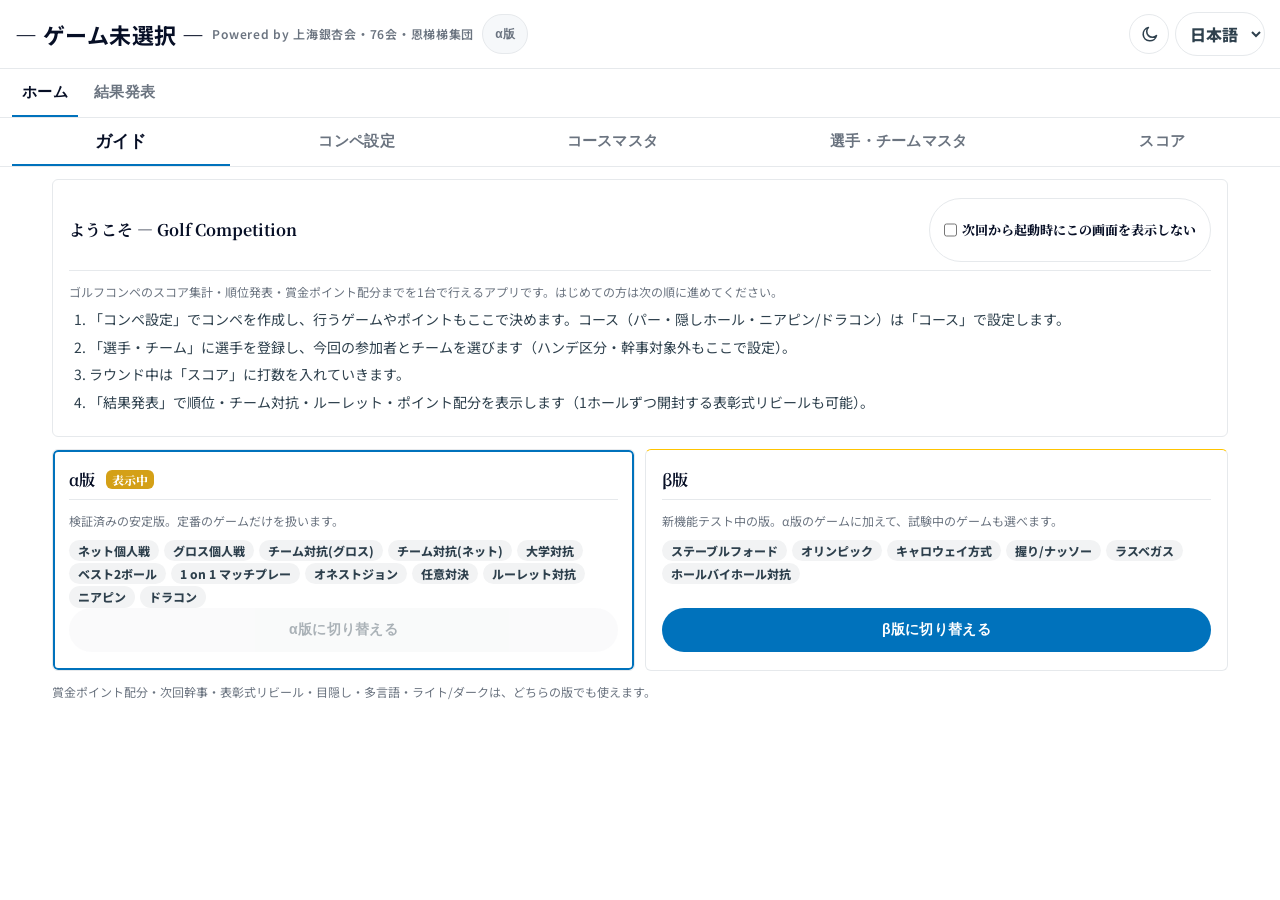
==== commit 7a6be9a9: "feat: support composite matches and Honest John team scoring" ====
--- a/index.html
+++ b/index.html
@@ -8,7 +8,7 @@
 <link rel="preconnect" href="https://fonts.googleapis.com">
 <link rel="preconnect" href="https://fonts.gstatic.com" crossorigin>
 <link href="https://fonts.googleapis.com/css2?family=Noto+Sans+JP:wght@400;600;700;800&family=Noto+Sans+SC:wght@400;600;700;800&family=Noto+Serif+JP:wght@600;700&display=swap" rel="stylesheet">
-<link rel="stylesheet" href="styles.css?v=211">
+<link rel="stylesheet" href="styles.css?v=213">
 </head>
 <body>
 <header>
@@ -53,24 +53,25 @@
 
 <div class="toast" id="toast"></div>
 
-<script src="js/state.js?v=211"></script>
-<script src="js/i18n.js?v=211"></script>
-<script src="js/nav.js?v=211"></script>
-<script src="js/home.js?v=211"></script>
-<script src="js/basic.js?v=211"></script>
-<script src="js/players.js?v=211"></script>
-<script src="js/game.js?v=211"></script>
-<script src="js/course.js?v=211"></script>
-<script src="js/score.js?v=211"></script>
-<script src="js/testdata.js?v=211"></script>
-<script src="js/calc.js?v=211"></script>
-<script src="js/results.js?v=211"></script>
-<script src="js/results-team.js?v=211"></script>
-<script src="js/results-m1.js?v=211"></script>
-<script src="js/roulette.js?v=211"></script>
-<script src="js/sheet-model.js?v=211"></script>
-<script src="js/share.js?v=211"></script>
-<script src="js/backup.js?v=211"></script>
-<script src="js/init.js?v=211"></script>
+<script src="js/state.js?v=213"></script>
+<script src="js/i18n.js?v=213"></script>
+<script src="js/nav.js?v=213"></script>
+<script src="js/home.js?v=213"></script>
+<script src="js/basic.js?v=213"></script>
+<script src="js/players.js?v=213"></script>
+<script src="js/game.js?v=213"></script>
+<script src="js/course.js?v=213"></script>
+<script src="js/score.js?v=213"></script>
+<script src="js/testdata.js?v=213"></script>
+<script src="js/calc.js?v=213"></script>
+<script src="js/honest-john.js?v=213"></script>
+<script src="js/results.js?v=213"></script>
+<script src="js/results-team.js?v=213"></script>
+<script src="js/results-m1.js?v=213"></script>
+<script src="js/roulette.js?v=213"></script>
+<script src="js/sheet-model.js?v=213"></script>
+<script src="js/share.js?v=213"></script>
+<script src="js/backup.js?v=213"></script>
+<script src="js/init.js?v=213"></script>
 </body>
 </html>
--- a/styles.css
+++ b/styles.css
@@ -553,6 +553,76 @@
   .sc2.uvsc tr.uv-off td{color:var(--sub)}
   .sc2.uvsc .uv-tagsel{font-size:9px;padding:0 3px;margin-left:3px;vertical-align:1px}
   .uv-scn{font-size:10px;font-weight:var(--w-bold);margin-left:8px;opacity:.85}
+  /* ===== 隠しホール開示演出（docs/handoff/2026-09-12-hidden-hole-reveal.md §9.2 ＋ §18・投影原則 §11.14）=====
+     ★新しい色トークン／フォントサイズトークンは作らない（§9.5）。使うのは既存の
+     --strong/--ink/--sub/--line/--card/--win/--acc/--acc-bg/--acc-ink/--r-sm/--w-bold と
+     投影用 --f-rl-hole / --f-rl-name / --f-rl-score ＋ --f-title/--f-body/--f-small だけ＝
+     既存 @media（820/1024/1366px）の --f-rl-* 再定義に自動追従する。面の濃色ベタ塗りも新設しない。 */
+  /* ① ヒーロー: 直近に開示したホール番号（主役）＋ k/N ＋ 進捗ドット */
+  .hr-hero-top{display:flex;align-items:baseline;justify-content:space-between;gap:16px;flex-wrap:wrap;row-gap:2px}
+  .hr-hole{font-size:var(--f-rl-hole);font-weight:var(--w-bold);line-height:1;color:var(--strong);
+    font-variant-numeric:tabular-nums;white-space:nowrap}
+  .hr-hole small{font-size:var(--f-rl-name);font-weight:var(--w-bold);color:var(--sub);margin-left:3px}
+  .hr-prog{font-size:var(--f-rl-name);font-weight:var(--w-bold);line-height:1.1;color:var(--strong);
+    font-variant-numeric:tabular-nums}
+  .hr-prog .tag{vertical-align:middle}
+  .hr-dots{display:flex;flex-wrap:wrap;gap:10px;margin-top:14px}
+  /* 開示済み=塗り(--strong)／未開示=枠のみ(--line)＝色だけでなく「塗り/枠」の形でも区別できる（§11.14 原則2） */
+  .hr-dot{width:28px;height:28px;border-radius:8px;border:2px solid var(--line);background:var(--card);flex:0 0 auto}
+  .hr-dot.on{background:var(--strong);border-color:var(--strong)}
+  @media(min-width:1024px){ .hr-dot{width:36px;height:36px} }
+  @media(max-width:1023px){ .hr-hero-top{display:block} .hr-prog{margin-top:2px} }
+  /* ② 暫定ネット順位（この画面の主役）。列幅は colgroup＋table-layout:fixed で固定する */
+  .hr-rank{table-layout:fixed;width:100%}
+  .hr-rank th{color:var(--sub);font-size:var(--f-body);font-weight:var(--w-bold);padding:4px 8px}
+  .hr-rank td{padding:6px 8px;overflow:hidden}
+  /* c-pos は 2桁順位（10位〜）が --f-rl-name でも欠けない幅（640〜820px 帯で 8% だと溢れる・実測） */
+  .hr-rank col.c-pos{width:10%} .hr-rank col.c-nm{width:30%} .hr-rank col.c-net{width:24%}
+  .hr-rank col.c-hd{width:18%} .hr-rank col.c-dl{width:18%}
+  .hr-rank .rankno{font-size:var(--f-rl-name)}
+  /* 選手名は .npdc-name と同じ自動縮小（§18 B7）: --nch＝名前の見た目の幅(em・JS が渡す)で
+     「1行に収まる font-size の上限」を決める＝全角8文字でも ellipsis にしない。cqw の基準は .hr-nmw */
+  .hr-nmw{container-type:inline-size;min-width:0}
+  .hr-nm{--nch:4;font-size:var(--f-rl-name);font-size:min(var(--f-rl-name),calc(90cqw / var(--nch,4)));
+    font-weight:var(--w-bold);line-height:1.1;color:var(--strong);white-space:nowrap;overflow:hidden;text-overflow:ellipsis}
+  .hr-net{font-size:var(--f-rl-score);font-weight:var(--w-bold);line-height:1;color:var(--strong);
+    font-variant-numeric:tabular-nums;white-space:nowrap}
+  .hr-hd{font-size:var(--f-title);font-weight:var(--w-bold);color:var(--sub);font-variant-numeric:tabular-nums}   /* 暫定HDCP は従＝小さく */
+  /* 変動: 上昇=--win（緑）／下降=--ink（通常色）／変化なし=− は --sub。記号だけでなく変動幅の数字を必ず併記する。
+     ★赤（--red/--danger-*）は「危険」の意味に予約済みなので順位下降に使わない（§18 B10） */
+  .hr-dl{font-size:var(--f-rl-name);font-weight:var(--w-bold);line-height:1;
+    font-variant-numeric:tabular-nums;white-space:nowrap;color:var(--ink)}
+  .hr-dl.hr-up{color:var(--win)}
+  .hr-dl.hr-flat{color:var(--sub)}
+  @media(max-width:640px){
+    /* ★列の落とし方（§18 B5）: th/td を display:none にすると後続セルが <col> の次のスロットへズレて
+       「変動」列が幅0になる。セルは残したまま col を 0 幅にし、中身（padding/font/罫線）だけ潰す */
+    .hr-rank col.c-hd{width:0}
+    .hr-rank .c-hd-th,.hr-rank .hr-hd{padding:0;font-size:0;line-height:0;overflow:hidden;border-left-width:0;border-right-width:0}
+    .hr-rank col.c-pos{width:12%} .hr-rank col.c-nm{width:32%}
+    .hr-rank col.c-net{width:30%} .hr-rank col.c-dl{width:26%}
+    .hr-rank td{padding:5px 2px} .hr-rank th{padding:4px 2px}
+    .hr-nm{white-space:normal;overflow-wrap:anywhere;line-height:1.05}
+    .hr-net{font-size:var(--f-rl-name)}   /* 375px では --f-rl-score(44px) が列に入らない＝1段下の既存トークンに落とす（§18 B6） */
+  }
+  /* ③ 18ホール帯（§18 A3＝従のまま小さく）。§18 B2: セルは 1fr＋aspect-ratio:1＋max-height:56px＝
+     1024px では実測49px・1366px 以上で 56px に達する（56px 固定だと 18×56=1008px で本文幅 968px に入らない）。
+     OUT/IN の小ラベルは §18 B9 で残す（狭幅で2段に折り返したときどちらの段か判別するため） */
+  .hr-holes{display:flex;gap:12px;align-items:flex-start}
+  .hr-setwrap{flex:1 1 0;min-width:0}
+  .hr-setwrap+.hr-setwrap{border-left:1px solid var(--line);padding-left:12px}
+  .hr-setlbl{font-size:var(--f-small);font-weight:var(--w-bold);color:var(--sub);letter-spacing:.08em;margin-bottom:4px}
+  .hr-set{display:grid;grid-template-columns:repeat(9,minmax(0,1fr));gap:4px}
+  .hr-cell{aspect-ratio:1;max-height:56px;display:flex;flex-direction:column;align-items:center;
+    justify-content:center;gap:2px;border:1px solid var(--line);border-radius:var(--r-sm);background:var(--card)}
+  .hr-cell .n{font-size:var(--f-small);font-weight:var(--w-bold);color:var(--sub);line-height:1}
+  .hr-cell .m{font-size:var(--f-title);font-weight:var(--w-bold);color:var(--sub);line-height:1}
+  /* ■=開示済みの隠しホール: 既存 .hidden-h と同じ淡地（--acc-bg）＋太枠。？=未開示（隠しかどうか不明） */
+  .hr-cell.open{background:var(--acc-bg);border:2px solid var(--acc)}
+  .hr-cell.open .n,.hr-cell.open .m{color:var(--acc-ink)}
+  @media(max-width:1023px){ .hr-holes{flex-direction:column;gap:8px}
+    .hr-setwrap+.hr-setwrap{border-left:0;padding-left:0}
+    .hr-setwrap{width:100%} .hr-cell{max-height:44px} }
   @media(min-width:820px){
     :root{--f-rl-hole:66px;--f-rl-name:40px;--f-rl-score:64px}
     .rlwrap{max-width:900px;margin:0 auto}
